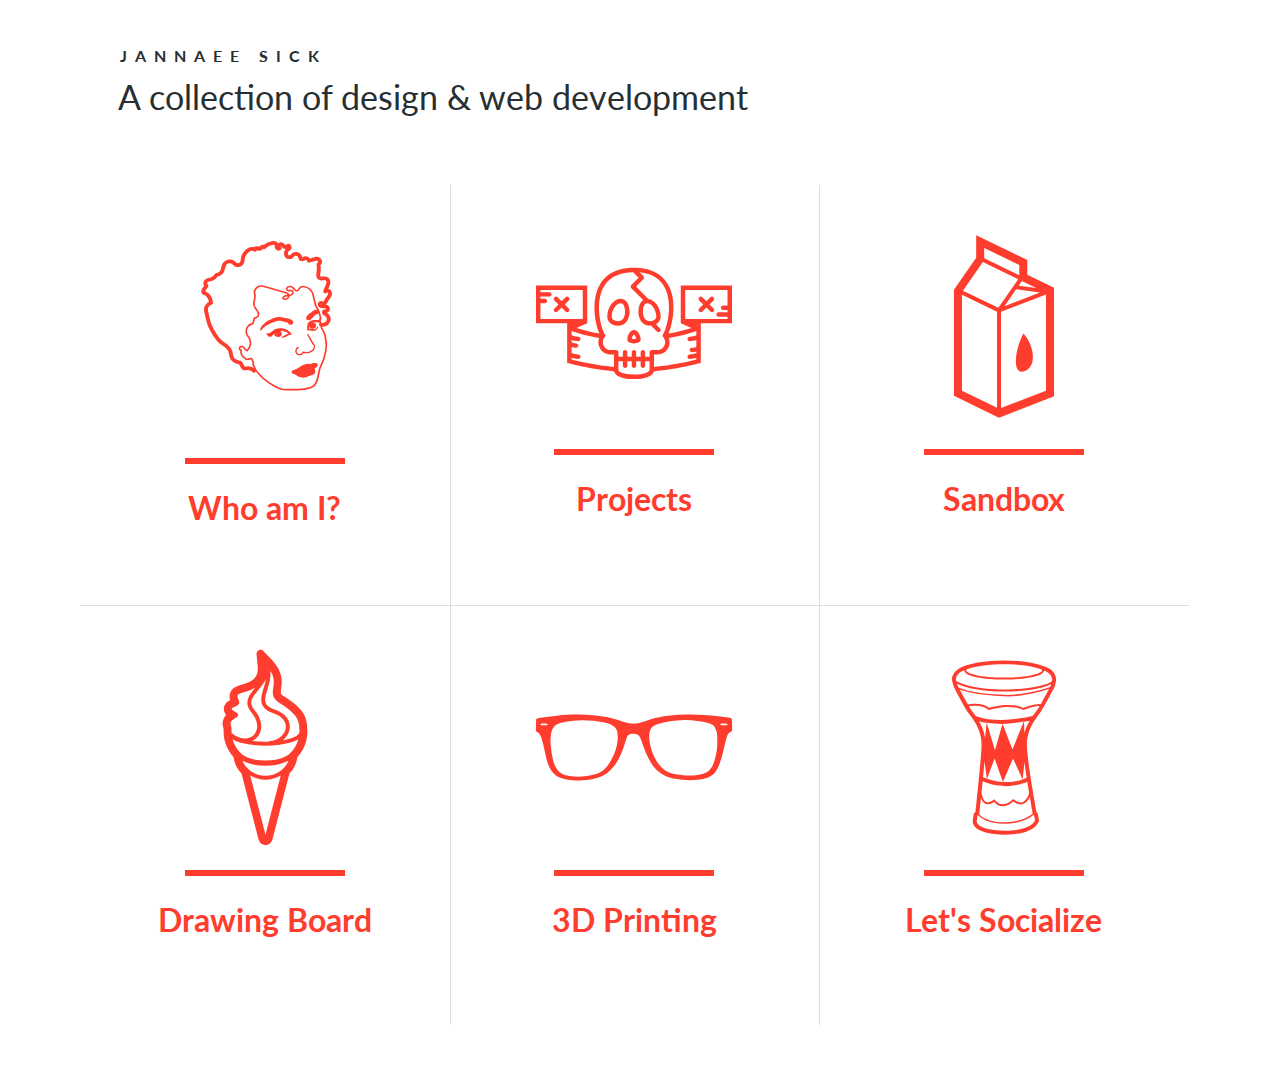
==== index.html @ 59932d3c "adding the last batch of files for my website" ====
<!DOCTYPE html>
<html lang="en" class="no-js">
	<head>
		<meta charset="UTF-8" />
		<meta http-equiv="X-UA-Compatible" content="IE=edge,chrome=1"> 
		<meta name="viewport" content="width=device-width, initial-scale=1.0"> 
		<title>Jannaee Sick: Web Developer and Designer</title>
		<meta name="description" content="Jannaee's Sandbox" />
		<meta name="keywords" content="Web Developer, 3D Design, 3D printing, Designer, Front-end Development" />
		<meta name="author" content="portfolio" />
		<link rel="shortcut icon" href="../favicon.ico">
		<link rel="stylesheet" type="text/css" href="css/default.css" />
		<link rel="stylesheet" type="text/css" href="css/component.css" />
		<script src="js/modernizr.custom.js"></script>
	</head>
	<body>
		<div class="container">
			<header class="clearfix">
				<span>Jannaee Sick</span>
				<h1>A collection of design &amp; web development </h1>
				<!--<nav>
					<a href="#" class="bp-icon bp-icon-prev" data-info="previous"><span>Previous Blueprint</span></a>
					<a href="" class="bp-icon bp-icon-next" data-info="next Blueprint"><span>Next Blueprint</span></a>
					<a href="" class="bp-icon bp-icon-drop" data-info="back to the Codrops article"><span>back to the Codrops article</span></a>
					<a href="" class="bp-icon bp-icon-archive" data-info="Blueprints archive"><span>Go to the archive</span></a>
				</nav>-->
			</header>	
			<div class="main">
				<ul class="cbp-ig-grid">
					<li class="change">
						<a href="about.html">
							<span class="icon-jannaee"></span>
							<h3 class="cbp-ig-title">Who am I?</h3>
							<span class="cbp-ig-category">Let me explain myself</span>
						</a>
					</li>
					<li>
						<a href="projects.html">
							<span class="cbp-ig-icon cbp-ig-icon-ribbon"></span>
							<h3 class="cbp-ig-title">Projects</h3>
							<span class="cbp-ig-category">projects i'm most proud of</span>
						</a>
					</li>
					<li>
						<a href="sandbox.html">
							<span class="cbp-ig-icon cbp-ig-icon-milk"></span>
							<h3 class="cbp-ig-title">Sandbox</h3>
							<span class="cbp-ig-category">masterpieces in progress</span>
						</a>
					</li>
					<li>
						<a href="drawing-board.html">
							<span class="cbp-ig-icon cbp-ig-icon-whippy"></span>
							<h3 class="cbp-ig-title">Drawing Board</h3>
							<span class="cbp-ig-category">digital and hand illustrated pieces</span>
						</a>
					</li>
					<li>
						<a href="3d-printing.html">
							<span class="cbp-ig-icon cbp-ig-icon-spectacles"></span>
							<h3 class="cbp-ig-title">3D Printing</h3>
							<span class="cbp-ig-category">Gadgets</span>
						</a>
					</li>
					<li>
						<a href="#"><!--Create a form?-->
							<span class="cbp-ig-icon cbp-ig-icon-doumbek"></span>
							<h3 class="cbp-ig-title">Let's Socialize</h3>
							<span class="cbp-ig-category">
							where i hangout in the digital world
							</span>
						</a>
					</li>
				</ul>
			</div>
		</div>
	</body>
</html>
---- css/default.css ----
/* General Blueprint Style */
@import url(http://fonts.googleapis.com/css?family=Lato:300,400,700);
@font-face {
	font-family: 'bpicons';
	src:url('../fonts/bpicons/bpicons.eot');
	src:url('../fonts/bpicons/bpicons.eot?#iefix') format('embedded-opentype'),
		url('../fonts/bpicons/bpicons.woff') format('woff'),
		url('../fonts/bpicons/bpicons.ttf') format('truetype'),
		url('../fonts/bpicons/bpicons.svg#bpicons') format('svg');
	font-weight: normal;
	font-style: normal;
} 
/* Made with http://icomoon.io/ */

/*Color Palatte from kuler */

/*---------------
https://kuler.adobe.com/clean-modern-color-theme-1183442/edit/?copy=true&base=2&rule=Custom&selected=3&name=Copy%20of%20clean%20modern&mode=rgb&rgbvalues=0.15294117647058825,0.1843137254901961,0.19607843137254902,0.615686274509804,0.7411764705882353,0.7764705882352941,1,1,1,1,0.23921568627450981,0.1803921568627451,0.8549019607843137,0.9176470588235294,0.9372549019607843&swatchOrder=0,1,2,3,4

Gray - #272F32, rgb(39, 47, 50)
Use - body copy only

PowderBlue- #9DBDC6, rgb(157,189,198)
Use - unknown

white -#FFFFFF, rgb(255, 255, 255)
Use - unknown

Red - #FF3D2E, rgb(255, 61, 46)
Use - Dominate color

Baby Blue - DAEAEF, rgb(DAEAEF)
User - unknown
---------------*/

*, *:after, *:before { -webkit-box-sizing: border-box; -moz-box-sizing: border-box; box-sizing: border-box; }
body, html { font-size: 100%; padding: 0; margin: 0;}

/* Clearfix hack by Nicolas Gallagher: http://nicolasgallagher.com/micro-clearfix-hack/ */
.clearfix:before, .clearfix:after { content: " "; display: table; }
.clearfix:after { clear: both; }

body {
    font-family: 'Lato', Calibri, Arial, sans-serif;
    color: #272F32;
    min-width: 420px;
}

a {
	color: #f0f0f0;
	text-decoration: none;
}
img{
	height: 100%
}
a:hover {
	color: #000;
}

.container > header {
	width: 90%;
	max-width: 69em;
	margin: 0 auto;
	padding: 2.875em 1.875em 1.875em;
}

.main {
	width: 90%;
	padding: 1em;
	margin: 0 auto;
}

.container > header h1 {
	font-size: 2.125em;
	line-height: 1.3;
	margin: 0 0 0.6em 0;
	float: left;
	font-weight: 400;
}

.container > header > span {
	display: block;
	position: relative;
	z-index: 9999;
	font-weight: 700;
	text-transform: uppercase;
	letter-spacing: 0.5em;
	padding: 0 0 0.6em 0.1em;
}

.container > header > span span:after {
	width: 30px;
	height: 30px;
	left: -12px;
	font-size: 50%;
	top: -8px;
	font-size: 75%;
	position: relative;
}

.container > header > span span:hover:before {
	content: attr(data-content);
	text-transform: none;
	text-indent: 0;
	letter-spacing: 0;
	font-weight: 300;
	font-size: 110%;
	padding: 0.8em 1em;
	line-height: 1.2;
	text-align: left;
	left: auto;
	margin-left: 4px;
	position: absolute;
	color: #fff;
	background: #FF3D2E;
}

.container > header nav {
	float: right;
	text-align: center;
}

.container > header nav a {
	display: inline-block;
	position: relative;
	text-align: left;
	width: 2.5em;
	height: 2.5em;
	background: #fff;
	border-radius: 50%;
	margin: 0 0.1em;
	border: 4px solid #FF3D2E;
}

.container > header nav a > span {
	display: none;
}

.container > header nav a:hover:before {
	content: attr(data-info);
	color: #FF3D2E;
	position: absolute;
	width: 600%;
	top: 120%;
	text-align: right;
	right: 0;
	pointer-events: none;
}

.container > header nav a:hover {
	background: #FF3D2E;
}

.bp-icon:after {
	font-family: 'bpicons';
	speak: none;
	font-style: normal;
	font-weight: normal;
	font-variant: normal;
	text-transform: none;
	text-align: center;
	color: #FF3D2E;
	-webkit-font-smoothing: antialiased;
}

.container > header nav .bp-icon:after {
	position: absolute;
	top: 0;
	left: 0;
	width: 100%;
	height: 100%;
	line-height: 2;
	text-indent: 0;
}

.container > header nav a:hover:after {
	color: #fff;
}

.bp-icon-next:after {
	content: "\e000";
}
.bp-icon-drop:after {
	content: "\e001";
}
.bp-icon-archive:after {
	content: "\e002";
}
.bp-icon-about:after {
	content: "\e003";
}
.bp-icon-prev:after {
	content: "\e004";
}

@media screen and (max-width: 55em) {

	.container > header h1,
	.container > header nav {
		float: none;
	}

	.container > header > span,
	.container > header h1 {
		text-align: center;
	}

	.container > header nav {
		margin: 0 auto;
	}

	.container > header > span {
		text-indent: 30px;
	}
}
---- css/component.css ----
@font-face {
	font-family: 'anyoldicon';
	src:url('../fonts/anyoldicon/anyoldicon.eot');
	src:url('../fonts/anyoldicon/anyoldicon.eot?#iefix') format('embedded-opentype'),
		url('../fonts/anyoldicon/anyoldicon.woff') format('woff'),
		url('../fonts/anyoldicon/anyoldicon.ttf') format('truetype'),
		url('../fonts/anyoldicon/anyoldicon.svg#anyoldicon') format('svg');
	font-weight: normal;
	font-style: normal;
}


/* General grid styles */
.cbp-ig-grid {
	list-style: none;
	padding: 0 0 50px 0;  /*modify and add to a meda query */
	margin: 0;
}

/*Description panel updates*/
.cbp-ig-grid .descriptionPanel {
	list-style: none;
	margin: 0;
}

.cbp-ig-grid .descriptionPanel:after { 
	clear: none; 
}


/* Clear floats */
.cbp-ig-grid:before, 
.cbp-ig-grid:after { 
	content: " "; 
	display: table; 
}

.cbp-ig-grid:after { 
	clear: both; 
}

/* grid item */
.cbp-ig-grid li {
	width: 33%;
	float: left;
	height: 420px;
	text-align: center;
	border-top: 1px solid #ddd;
}

/*grid layout for inner pages*/
.cbp-ig-grid li p{
	float: left;
	text-align: left;
	padding-left: 30px;
}
 
/* we are using a combination of borders and box shadows to control the grid lines */
.cbp-ig-grid li:nth-child(-n+3){
	border-top: none;
}

.cbp-ig-grid li:nth-child(3n-1),
.cbp-ig-grid li:nth-child(3n-2) {
	box-shadow: 1px 0 0 #ddd;
}

.cbp-ig-grid li.description-panel:nth-child(3n-1),
.cbp-ig-grid li.description-panel:nth-child(3n-2) {
	box-shadow: none;
}

li.description-panel p a {
	color: #9DBDC6;
}

li.description-panel p a:hover{
	color: #272F32;
}

/*Inner page layout
.cbp-ig-grid, .descriptionPanel li p:nth-child(2n-1) {
	box-shadow: 0;
}
*/

li.description-panel{
	float: left;	
	margin-left: 0px;
	padding-left: 14px;
	width: 55%;
	box-shadow: 1px 0 0 #ddd;
}
/*
.description-panel{}*/

/* anchor style */
.cbp-ig-grid li > a {
	display: block;
	height: 100%;
	color: #FF3D2E;
	-webkit-transition: background 0.2s;
	-moz-transition: background 0.2s;
	transition: background 0.2s;
}

/* the icon with pseudo class for icon font */
.cbp-ig-icon {
	padding: 30px 0 0 0;
	display: block;
	-webkit-transition: -webkit-transform 0.2s;
	transition: -moz-transform 0.2s;
	transition: transform 0.2s;
}

.cbp-ig-icon:before {
	font-family: 'anyoldicon';
	font-size: 14em;
	speak: none;
	font-style: normal;
	font-weight: normal;
	font-variant: normal;
	text-transform: none;
	line-height: 1;
	-webkit-font-smoothing: antialiased;
}

.cbp-ig-icon-shoe:before {
	content: "\e000";
}

.cbp-ig-icon-ribbon:before {
	content: "\e001";
}

.cbp-ig-icon-milk:before {
	content: "\e002";
}

.cbp-ig-icon-whippy:before {
	content: "\e003";
}

.cbp-ig-icon-spectacles:before {
	content: "\e004";
}

.cbp-ig-icon-doumbek:before {
	content: "\e007";
}

.icon-jannaee:before {
	content: url("../fonts/custom/jannaee-sick-profile.svg");
}

.icon-jannaee:hover {
	content: url("../fonts/custom/jannaee-sick-profile-3.svg");
}
/*ul.cbp-ig-grid li a{
		border: 6px solid #525;

}*/


/* title element */
.cbp-ig-grid .cbp-ig-title {
	margin: 20px 0 10px 0;
	padding: 20px 0 0 0;
	font-size: 2em;
	position: relative;
	-webkit-transition: -webkit-transform 0.2s;
	-moz-transition: -moz-transform 0.2s;
	transition: transform 0.2s;

}

.cbp-ig-grid .cbp-ig-title:before {
	content: '';
	position: absolute;
	background: #FF3D2E;
	width: 160px;
	height: 6px;
	top: 0px;
	left: 50%;
	margin: -10px 0 0 -80px;
	-webkit-transition: margin-top 0.2s; /* top or translate does not seem to work in Firefox */
	-moz-transition: margin-top 0.2s;
	transition: margin-top 0.2s;
}

.cbp-ig-grid .cbp-ig-category {
	text-transform: uppercase;
	display: inline-block;
	font-size: 1em;
	letter-spacing: 1px;
	color: #fff;
	-webkit-transform: translateY(10px);
	-moz-transform: -moz-translateY(10px);
	-ms-transform: -ms-translateY(10px);
	transform: translateY(10px);
	opacity: 0;
	-webkit-transition: -webkit-transform 0.3s, opacity 0.2s;
	-moz-transition: -moz-transform 0.3s, opacity 0.2s;
	-webkit-transition: transform 0.3s, opacity 0.2s;
}

.cbp-ig-grid li:hover .cbp-ig-category,
.touch .cbp-ig-grid li .cbp-ig-category {
	opacity: 1;
	-webkit-transform: translateY(0px);
	-moz-transform: translateY(0px);
	-ms-transform: translateY(0px);
	transform: translateY(0px);
}

/* Hover styles */

.cbp-ig-grid li > a:hover {
	background: #FF3D2E;
}

.cbp-ig-grid li > a:hover .cbp-ig-icon {
	-webkit-transform: translateY(10px);
	-moz-transform: translateY(10px);
	-ms-transform: translateY(10px);
	transform: translateY(10px);
}

.cbp-ig-grid li > a:hover .cbp-ig-icon:before,
.cbp-ig-grid li > a:hover .cbp-ig-title {
	color: #fff;
}

.cbp-ig-grid li > a:hover .cbp-ig-title {
	-webkit-transform: translateY(-30px);
	-moz-transform: translateY(-30px);
	-ms-transform: translateY(-30px);
	transform: translateY(-30px);
}

.cbp-ig-grid li > a:hover .cbp-ig-title:before {
	background: #fff;
	margin-top: 80px;
}

.descriptionImg{ width: 100%}


 /*If the max width is 1004 px*/
@media screen and (max-width: 62.75em) {
	.cbp-ig-grid li {
		width: 50%;
	}

	/* reset the grid lines */
	.cbp-ig-grid li:nth-child(-n+3){
		border-top: 1px solid #ddd;
	}

	.cbp-ig-grid li:nth-child(3n-1),
	.cbp-ig-grid li:nth-child(3n-2) {
		box-shadow: none;
	}

	.cbp-ig-grid li:nth-child(-n+2){
		border-top: none;
	}

	.cbp-ig-grid li:nth-child(2n-1) {
		box-shadow: 1px 0 0 #ddd;
	}
	.description-panel {
		width: 45%;
	}
	.description-panel li:nth-child(3n-1){
		box-shadow: none;
	}
}

/*If the max width is 665px*/
@media screen and (max-width: 41.6em) { 
	.cbp-ig-grid li {
		width: 100%;
	}

	.cbp-ig-grid li:nth-child(-n+2){
		border-top: 1px solid #ddd;
	}

	.cbp-ig-grid li:nth-child(2n-1) {
		box-shadow: none
	}

	.cbp-ig-grid li:first-child {
		border-top: none;
	}
	.description-panel{
		width: 90%;
	}	
	.cbp-ig-grid li p{
		padding-left: 0px
	}

	li.description-panel{
		padding: 7px;
		font-size: 135%;		
	}	
}

/*If the max width is 400px*/
@media screen and (max-width: 25em) { 
	.cbp-ig-grid {
		font-size: 90%;
	}

	.cbp-ig-grid .cbp-ig-category {
		margin-top: 20px;
	}
	li.description-panel{
		font-size: 135%;
		padding-right: 5%;
	}		

}
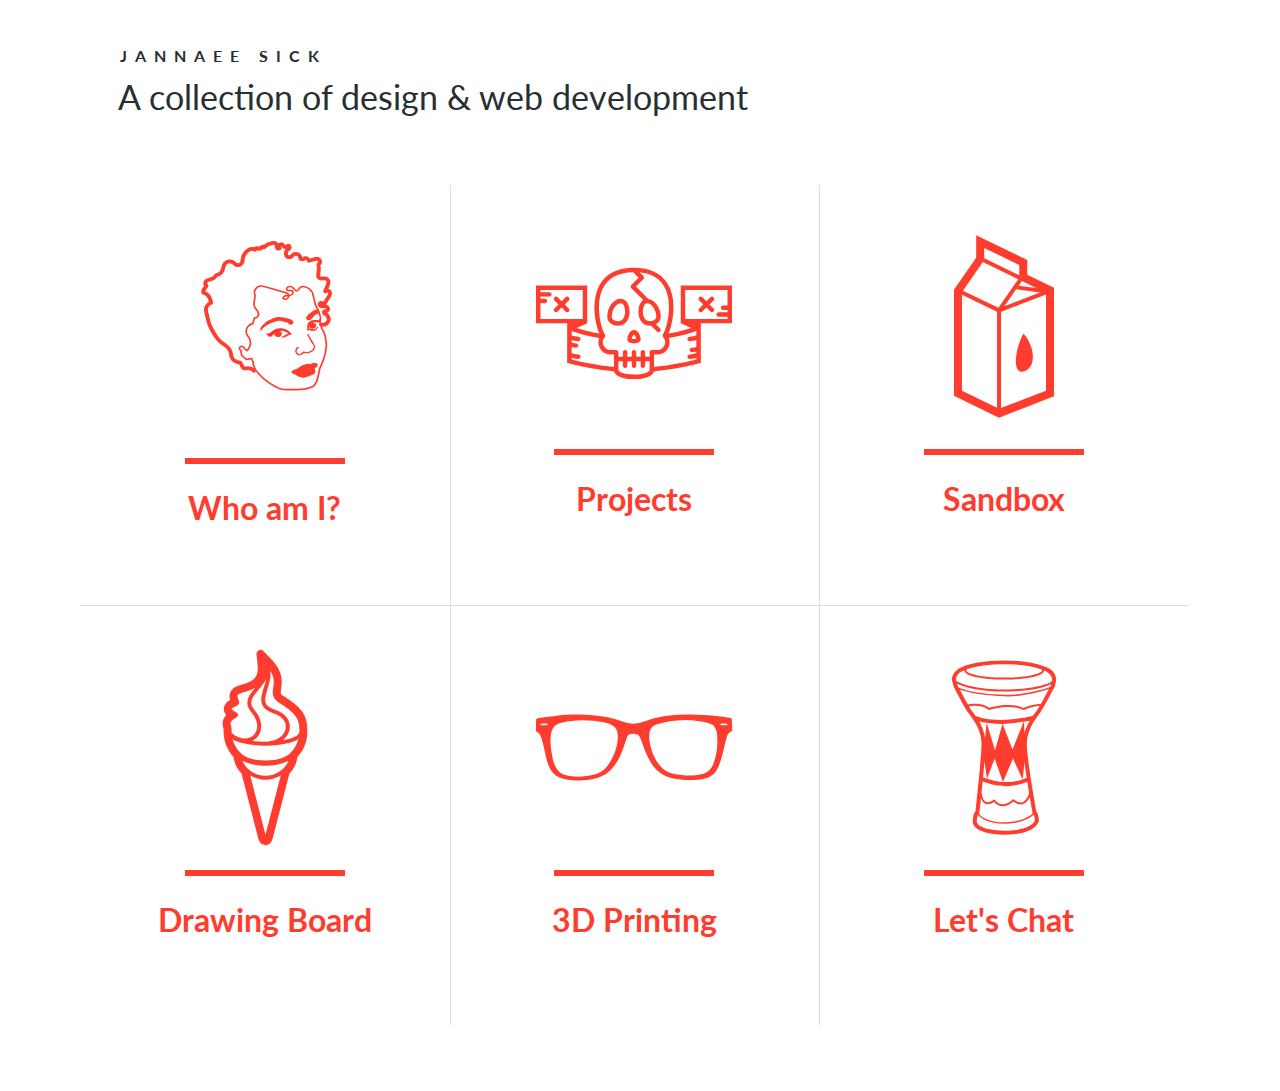
==== commit ab6def6c: "Replaced let's socialize with let's chat" ====
--- a/index.html
+++ b/index.html
@@ -65,7 +65,7 @@
 					<li>
 						<a href="#"><!--Create a form?-->
 							<span class="cbp-ig-icon cbp-ig-icon-doumbek"></span>
-							<h3 class="cbp-ig-title">Let's Socialize</h3>
+							<h3 class="cbp-ig-title">Let's Chat</h3>
 							<span class="cbp-ig-category">
 							where i hangout in the digital world
 							</span>
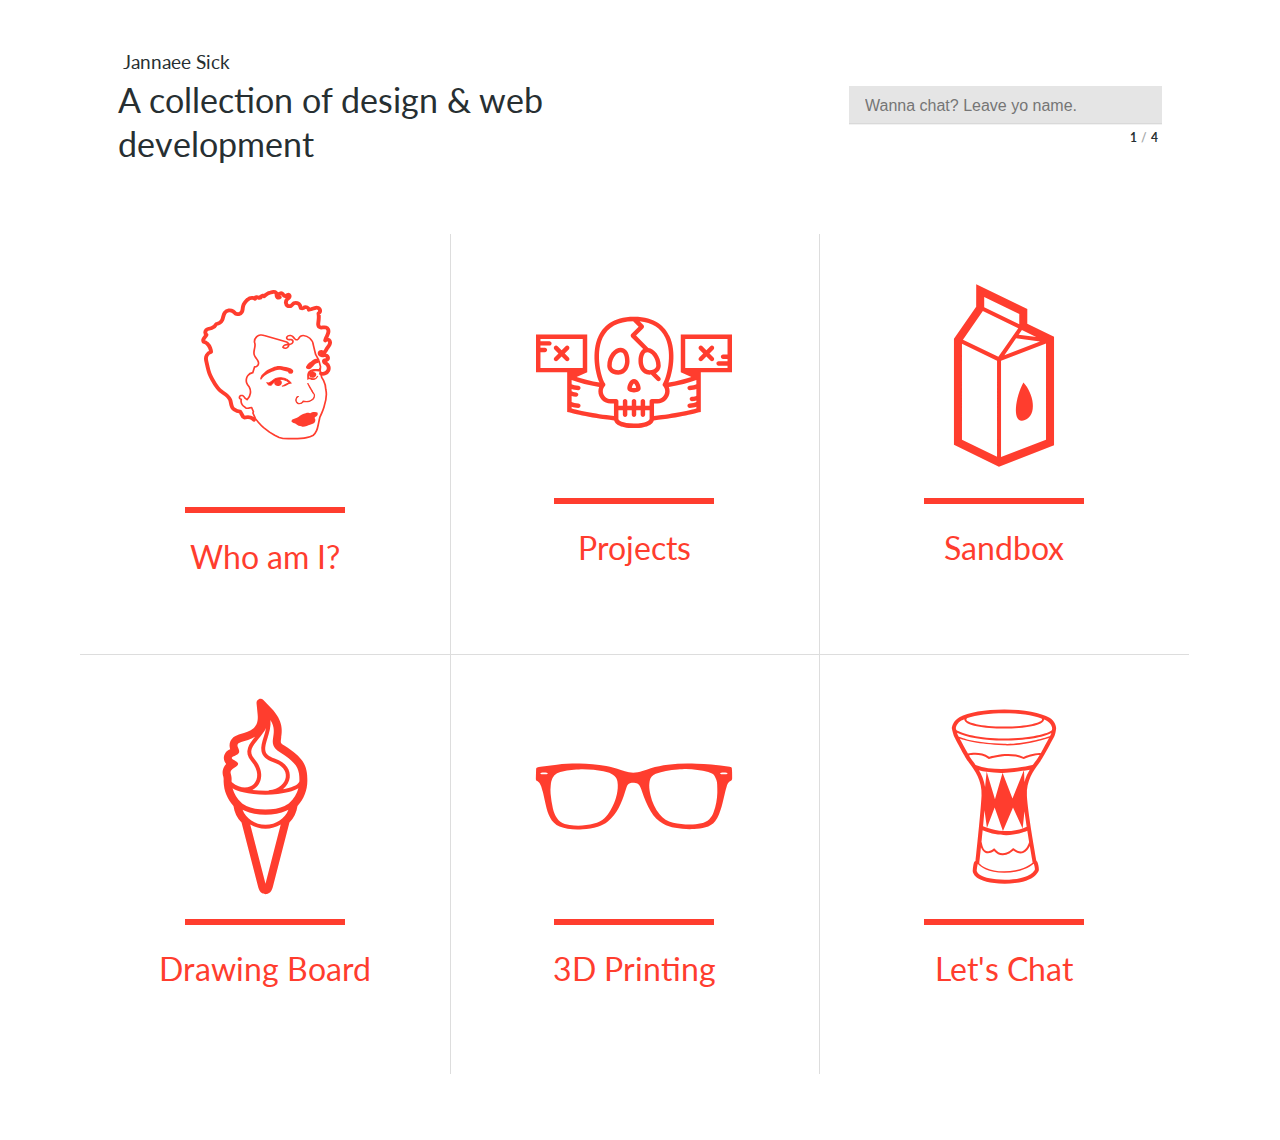
==== commit 248af899: "additional enhancements made to the contact form" ====
--- a/index.html
+++ b/index.html
@@ -8,22 +8,59 @@
 		<meta name="description" content="Jannaee's Sandbox" />
 		<meta name="keywords" content="Web Developer, 3D Design, 3D printing, Designer, Front-end Development" />
 		<meta name="author" content="portfolio" />
+
+		<!-- css styles & favicon -->
 		<link rel="shortcut icon" href="../favicon.ico">
 		<link rel="stylesheet" type="text/css" href="css/default.css" />
 		<link rel="stylesheet" type="text/css" href="css/component.css" />
+
+		<!-- scripts -->
+		<script src="js/jquery-1.11.1.min.js"></script>
 		<script src="js/modernizr.custom.js"></script>
 	</head>
 	<body>
 		<div class="container">
 			<header class="clearfix">
-				<span>Jannaee Sick</span>
-				<h1>A collection of design &amp; web development </h1>
-				<!--<nav>
-					<a href="#" class="bp-icon bp-icon-prev" data-info="previous"><span>Previous Blueprint</span></a>
-					<a href="" class="bp-icon bp-icon-next" data-info="next Blueprint"><span>Next Blueprint</span></a>
-					<a href="" class="bp-icon bp-icon-drop" data-info="back to the Codrops article"><span>back to the Codrops article</span></a>
-					<a href="" class="bp-icon bp-icon-archive" data-info="Blueprints archive"><span>Go to the archive</span></a>
-				</nav>-->
+				<div class="intro">
+					<h3>Jannaee Sick</h3>
+					<h1>A collection of design &amp; web development </h1>
+				</div>
+				 <nav>
+					<form id="contactForm" class="mainForm" autocomplete="off">
+						<div class="mainForm-inner">
+							<dl class="questions">
+								<dd>
+									<span><label for="q1">&nbsp;</label></span>
+									<input id="q1" name="q1" type="text" placeholder="Wanna chat? Leave yo name." />
+								</dd>
+								<dd>
+									<span><label for="q2">&nbsp;</label></span>
+									<!--<span><label for="q2">Phone</label></span>-->				
+									<input id="q2" name="q2" type="text" placeholder="What's your number?" />
+								</dd>	
+								<dd>
+									<span><label for="q3">&nbsp;</label></span>
+									<input id="q3" name="q3" type="text" placeholder="Email?"/>
+								</dd>		
+								<dd>
+									<span><label for="q4">&nbsp;</label></span>
+									<textarea id="q4" name="q4" type="text" placeholder="Message?"></textarea>
+								</dd>	
+							</dl>
+							<button class="submit" type="submit">Send</button>
+							<div class="controls">
+								<button class="bp-icon bp-icon-next next"></button>
+								<div class="progress"></div>
+								<span class="number">
+									<span class="number-current"></span>
+									<span class="number-total"></span>
+								</span>
+								<span class="error-message"></span>
+							</div>
+						</div>
+						<span class="message"></span>
+					</form>
+				</nav>	
 			</header>	
 			<div class="main">
 				<ul class="cbp-ig-grid">
@@ -74,5 +111,34 @@
 				</ul>
 			</div>
 		</div>
+
+	<!-- Script provided from coDrops tutorial https://raw.githubusercontent.com/codrops/MinimalForm/master/index.html -->
+	<script src="js/classie.js"></script>
+	<script src="js/stepsform.js"></script>	
+	<script>
+		var contactForm = document.getElementById( 'contactForm' );
+			new stepsForm( contactForm, {
+				onSubmit : function( form ) {
+					// hide form
+					classie.addClass( contactForm.querySelector( '.mainForm-inner' ), 'hide' );
+
+					/*
+					form.submit()
+					or
+					AJAX request (maybe show loading indicator while we don't have an answer..)
+
+					<!--Jannaee to do: have script go to google docs form: https://wiki.base22.com/pages/viewpage.action?pageId=72942000-->
+
+					https://docs.google.com/spreadsheets/d/15w2DbaKQg0zXHXIYW42_g85XiYvMrSUyqKDwRQsdgHs/edit#gid=0
+					*/
+
+					// let's just simulate something...
+					var messageEl = contactForm.querySelector( '.message' );
+					messageEl.innerHTML = 'Thank you for your interest.<br /> I\'ll be in touch.<br /> <button>Refresh</button';
+					classie.addClass( messageEl, 'show' );
+				}
+			});
+
+	</script>
 	</body>
 </html>
--- a/css/default.css
+++ b/css/default.css
@@ -34,7 +34,12 @@
 ---------------*/
 
 *, *:after, *:before { -webkit-box-sizing: border-box; -moz-box-sizing: border-box; box-sizing: border-box; }
-body, html { font-size: 100%; padding: 0; margin: 0;}
+body, html { 
+	font-size: 100%; 
+	padding: 0; 
+	margin: 0;
+	overflow-x: hidden;
+}
 
 /* Clearfix hack by Nicolas Gallagher: http://nicolasgallagher.com/micro-clearfix-hack/ */
 .clearfix:before, .clearfix:after { content: " "; display: table; }
@@ -46,13 +51,21 @@
     min-width: 420px;
 }
 
+h4, h3 {
+	margin: 0;
+	padding: 5px;
+	font-weight: 400;
+}
+
 a {
 	color: #f0f0f0;
 	text-decoration: none;
 }
+
 img{
 	height: 100%
 }
+
 a:hover {
 	color: #000;
 }
@@ -61,7 +74,7 @@
 	width: 90%;
 	max-width: 69em;
 	margin: 0 auto;
-	padding: 2.875em 1.875em 1.875em;
+	padding: 2.875em 1.875em 1em;
 }
 
 .main {
@@ -118,6 +131,11 @@
 .container > header nav {
 	float: right;
 	text-align: center;
+	width: 30%;
+}
+
+.intro {
+	width: 60%;
 }
 
 .container > header nav a {
@@ -165,7 +183,7 @@
 
 .container > header nav .bp-icon:after {
 	position: absolute;
-	top: 0;
+	top: -9px;
 	left: 0;
 	width: 100%;
 	height: 100%;
@@ -193,6 +211,12 @@
 	content: "\e004";
 }
 
+.mainForm textarea{
+	font-family: 'Lato', Calibri, Arial, sans-serif;
+    color: #272F32;
+    overflow-y: hidden 
+}
+
 @media screen and (max-width: 55em) {
 
 	.container > header h1,
@@ -205,8 +229,13 @@
 		text-align: center;
 	}
 
-	.container > header nav {
+	.container > header nav, .container > header .intro {
 		margin: 0 auto;
+		width: 90%;
+	}
+
+	.container > header h3 {
+		text-align: center;
 	}
 
 	.container > header > span {
--- a/css/component.css
+++ b/css/component.css
@@ -1,3 +1,16 @@
+/********************************
+	SECTIONS
+	1: Fonts
+	2: Grid
+	3: General Style
+	4: Contact Form
+	X: Media Queries
+
+*********************************/
+
+/********************************
+	Section 1: Font Face
+*********************************/
 @font-face {
 	font-family: 'anyoldicon';
 	src:url('../fonts/anyoldicon/anyoldicon.eot');
@@ -10,7 +23,9 @@
 }
 
 
-/* General grid styles */
+/********************************
+	Section 2: Grids
+*********************************/
 .cbp-ig-grid {
 	list-style: none;
 	padding: 0 0 50px 0;  /*modify and add to a meda query */
@@ -70,6 +85,9 @@
 	box-shadow: none;
 }
 
+/********************************
+	Section 3: General Styles
+*********************************/
 li.description-panel p a {
 	color: #9DBDC6;
 }
@@ -246,6 +264,339 @@
 .descriptionImg{ width: 100%}
 
 
+/********************************
+	Section 4: Contact Form 
+*********************************/
+.mainForm {
+	position: relative;
+	top: -45px;
+	margin: 0 auto;
+	padding: 2em 0;
+	max-width: 860px;
+	width: 100%;
+	text-align: left;
+	font-size: 1.0em;
+}
+
+.mainForm .submit {
+	display: none;
+}
+
+/* Question list style */
+.mainForm dl{
+	margin: 0;
+	padding: 0;
+	list-style: none;
+	position: relative;
+	-webkit-transition: height 0.4s;
+	transition: height 0.4s;
+}
+
+.mainForm dl:before{
+	content: '';
+	background-color: rgba(0,0,0,0.1);
+	position: absolute;
+	left: 0;
+	top: 21px;
+	bottom: 0;
+	width: 100%;
+	height: 2.35em;
+}
+
+.questions dd {
+	margin-left: 5px;
+	z-index: 100;
+	position: relative;
+	visibility: hidden;
+	height: 0;
+	-webkit-transition: visibility 0s 0.4s, height 0s 0.4s;
+	transition: visibility 0s 0.4s, height 0s 0.4s;
+}
+
+.questions dd.current,
+.no-js .questions dd {
+	visibility: visible;
+	height: auto;
+	-webkit-transition: none;
+	transition: none;
+}
+
+/* Labels */
+.questions dd > span {
+	display: block;
+	overflow: hidden;
+}
+
+.questions dd > span label {
+	display: block;
+	-webkit-transition: -webkit-transform 0.4s;
+	transition: transform 0.4s;
+	-webkit-transform: translateY(-100%);
+	transform: translateY(-100%);
+}
+
+.questions dd.current > span label,
+.no-js .questions dd > span label {
+	-webkit-transition: none;
+	transition: none;
+	-webkit-transform: translateY(0);
+	transform: translateY(0);
+}
+
+.show-next .questions dd.current > span label {
+	-webkit-animation: moveUpFromDown 0.4s both;
+	animation: moveUpFromDown 0.4s both;
+}
+
+@-webkit-keyframes moveUpFromDown {
+	from { -webkit-transform: translateY(100%); }
+	to { -webkit-transform: translateY(0); }
+}
+
+@keyframes moveUpFromDown {
+	from { -webkit-transform: translateY(100%); transform: translateY(100%); }
+	to { -webkit-transform: translateY(0); transform: translateY(0); }
+}
+
+/* Input field */
+.questions input {
+	display: block;
+	margin: 0.3em 0 0 0;
+	padding: 0.5em 1em 0.5em 0.7em;
+	width: calc(100% - 2em);
+	border: none;
+	background: transparent;
+	color: rgba(0,0,0,0.8);
+	font-size: 1em;
+	line-height: 1;
+	opacity: 0;
+	-webkit-transition: opacity 0.3s;
+	transition: opacity 0.3s;
+}
+.questions textarea{
+	padding: 0.8em 1em 0.5em 0.7em;
+	border: none;
+	background: transparent;
+	color: rgba(0,0,0,0.8);
+	font-size: 1em;
+	line-height: 1;
+	height: 36px;
+	width: 100%;
+	-webkit-transition: opacity 0.3s;
+	transition: opacity 0.3s;
+}
+
+.questions .current input,
+.no-js .questions input, .questions textarea {
+	opacity: 1;
+}
+
+.questions input:focus,
+.mainForm button:focus, .questions textarea:focus {
+	outline: none;
+}
+
+/* Next question button */
+.next {
+	position: absolute;
+	right: 0;
+	bottom: 2.15em; /* padding-bottom of form plus progress bar height */
+	display: block;
+	padding: 0;
+	width: 2em;
+	height: 2em;
+	border: none;
+	background: none;
+	color: rgba(0,0,0,0.4);
+	text-align: center;
+	opacity: 0;
+	z-index: 100;
+	cursor: pointer;
+	-webkit-transition: -webkit-transform 0.3s, opacity 0.3s;
+	transition: transform 0.3s, opacity 0.3s;
+	-webkit-transform: translateX(-20%);
+	transform: translateX(-20%);
+	pointer-events: none;
+	-webkit-tap-highlight-color: rgba(0, 0, 0, 0);
+}
+
+.next:hover {
+	color: rgba(0,0,0,0.5);
+}
+
+.next::after {
+/*  styling for this is covered in default.css 
+	position: absolute;
+	top: 0;
+	left: 0;
+	width: 100%;
+	height: 100%;*/
+	content: "\e000";
+	text-transform: none;
+	font-weight: normal;
+	font-style: normal;
+	font-variant: normal;
+	font-family: 'bpicons';
+	line-height: 2;
+	speak: none;
+	-webkit-font-smoothing: antialiased;
+	-moz-osx-font-smoothing: grayscale;
+}
+
+.next.show {
+	opacity: 1;
+	-webkit-transform: translateX(0);
+	transform: translateX(0);
+	pointer-events: auto;
+}
+
+/* Progress bar */
+.mainForm .progress {
+	width: 0%;
+	height: 0.15em;
+	background: rgba(0,0,0,0.3);
+	-webkit-transition: width 0.4s ease-in-out;
+	transition: width 0.4s ease-in-out;
+}
+
+.mainForm .progress::before {
+	position: absolute;
+	top: auto;
+	width: 100%;
+	height: inherit;
+	background: rgba(0,0,0,0.05);
+	content: '';
+}
+
+/* Number indicator */
+.mainForm .number {
+	position: absolute;
+	right: 0;
+	overflow: hidden;
+	margin: 0.4em 0;
+	width: 3em;
+	font-weight: 700;
+	font-size: 0.75em;
+}
+
+.mainForm .number:after {
+	position: absolute;
+	left: 50%;
+	content: '/';
+	opacity: 0.4;
+	-webkit-transform: translateX(-50%);
+	transform: translateX(-50%);
+}
+
+.mainForm .number span {
+	float: right;
+	width: 40%;
+	text-align: center;
+}
+
+.mainForm .number .number-current {
+	float: left;
+}
+
+.mainForm .number-next {
+	position: absolute;
+	left: 0;
+}
+
+.mainForm.show-next .number-current {
+	-webkit-transition: -webkit-transform 0.4s;
+	transition: transform 0.4s;
+	-webkit-transform: translateY(-100%);
+	transform: translateY(-100%);
+}
+
+.mainForm.show-next .number-next {
+	-webkit-animation: moveUpFromDown 0.4s both;
+	animation: moveUpFromDown 0.4s both;
+}
+
+/* Error and final message */
+.mainForm .error-message,
+.mainForm .message {
+	position: absolute;
+	visibility: hidden;
+	opacity: 0;
+	-webkit-transition: opacity 0.4s;
+	transition: opacity 0.4s;
+}
+
+.mainForm .error-message {
+	padding: 0.4em 3.5em 0 0;
+	width: 100%;
+	color: rgba(0,0,0,0.7);
+	font-style: italic;
+	font-size: 0.7em;
+}
+
+.message {
+	top: 50%;
+	left: 0;
+	padding: 0.5em;
+	width: 100%;
+	text-align: center;
+	-webkit-transform: translateY(-50%);
+	transform: translateY(-50%);
+}
+
+.error-message.show,
+.message.show {
+	visibility: visible;
+	opacity: 1;
+}
+
+.message.show {
+	-webkit-transition-delay: 0.5s;
+	transition-delay: 0.5s;
+}
+
+/* Final hiding of form / showing message */
+.mainForm-inner.hide {
+	visibility: hidden;
+	opacity: 0;
+	-webkit-transition: opacity 0.3s, visibility 0s 0.3s;
+	transition: opacity 0.3s, visibility 0s 0.3s;
+}
+
+
+/* No JS Fallback */
+.no-js .mainForm {
+	font-size: 1.75em;
+}
+
+.no-js .questions dd {
+	padding: 0 0 2em;
+}
+
+.no-js .mainForm .submit {
+	display: block;
+	float: right;
+	padding: 10px 20px;
+	border: none;
+	background: rgba(0,0,0,0.3);
+	color: rgba(0,0,0,0.4);
+}
+
+.no-js .mainForm .controls {
+	display: none;
+}
+
+/* Remove IE clear cross */
+input[type=text]::-ms-clear {
+    display: none;
+}
+
+
+}
+
+/********************************
+	Section X: Media Queries
+*********************************/
+
  /*If the max width is 1004 px*/
 @media screen and (max-width: 62.75em) {
 	.cbp-ig-grid li {
